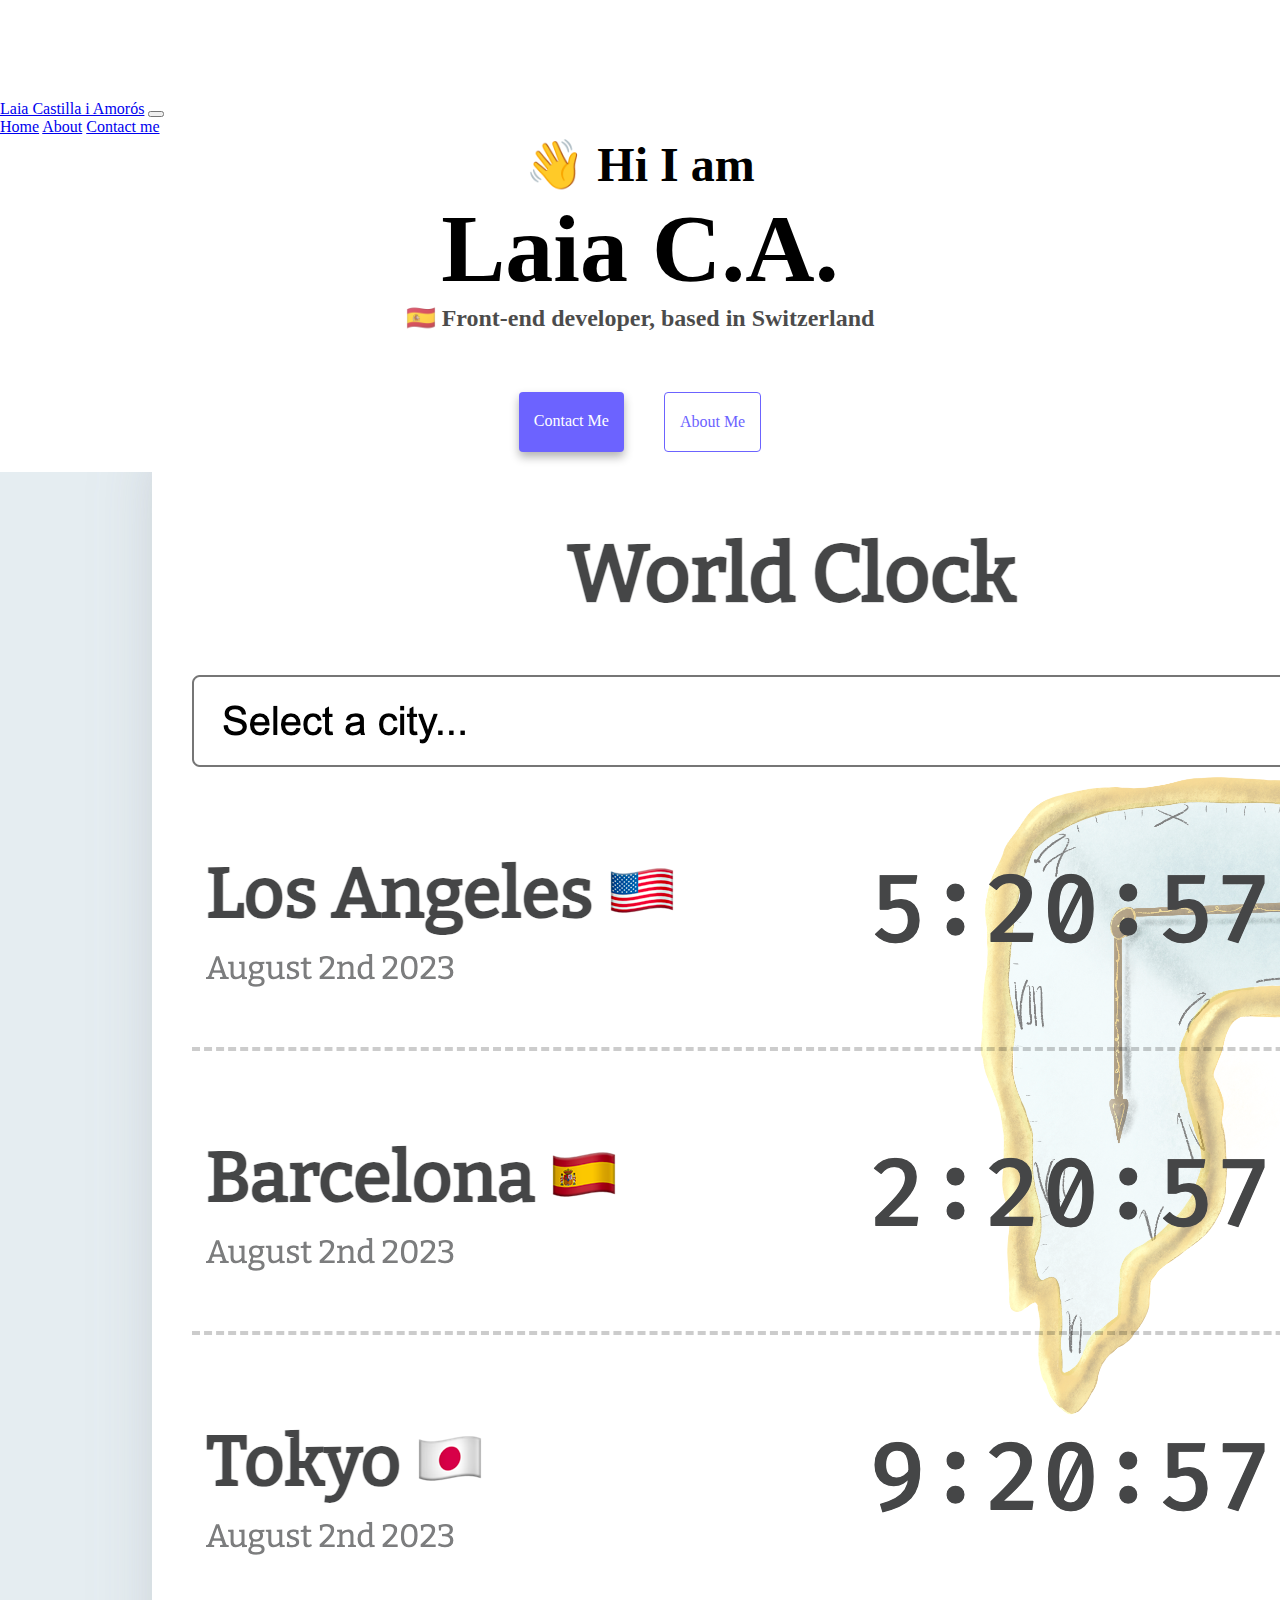
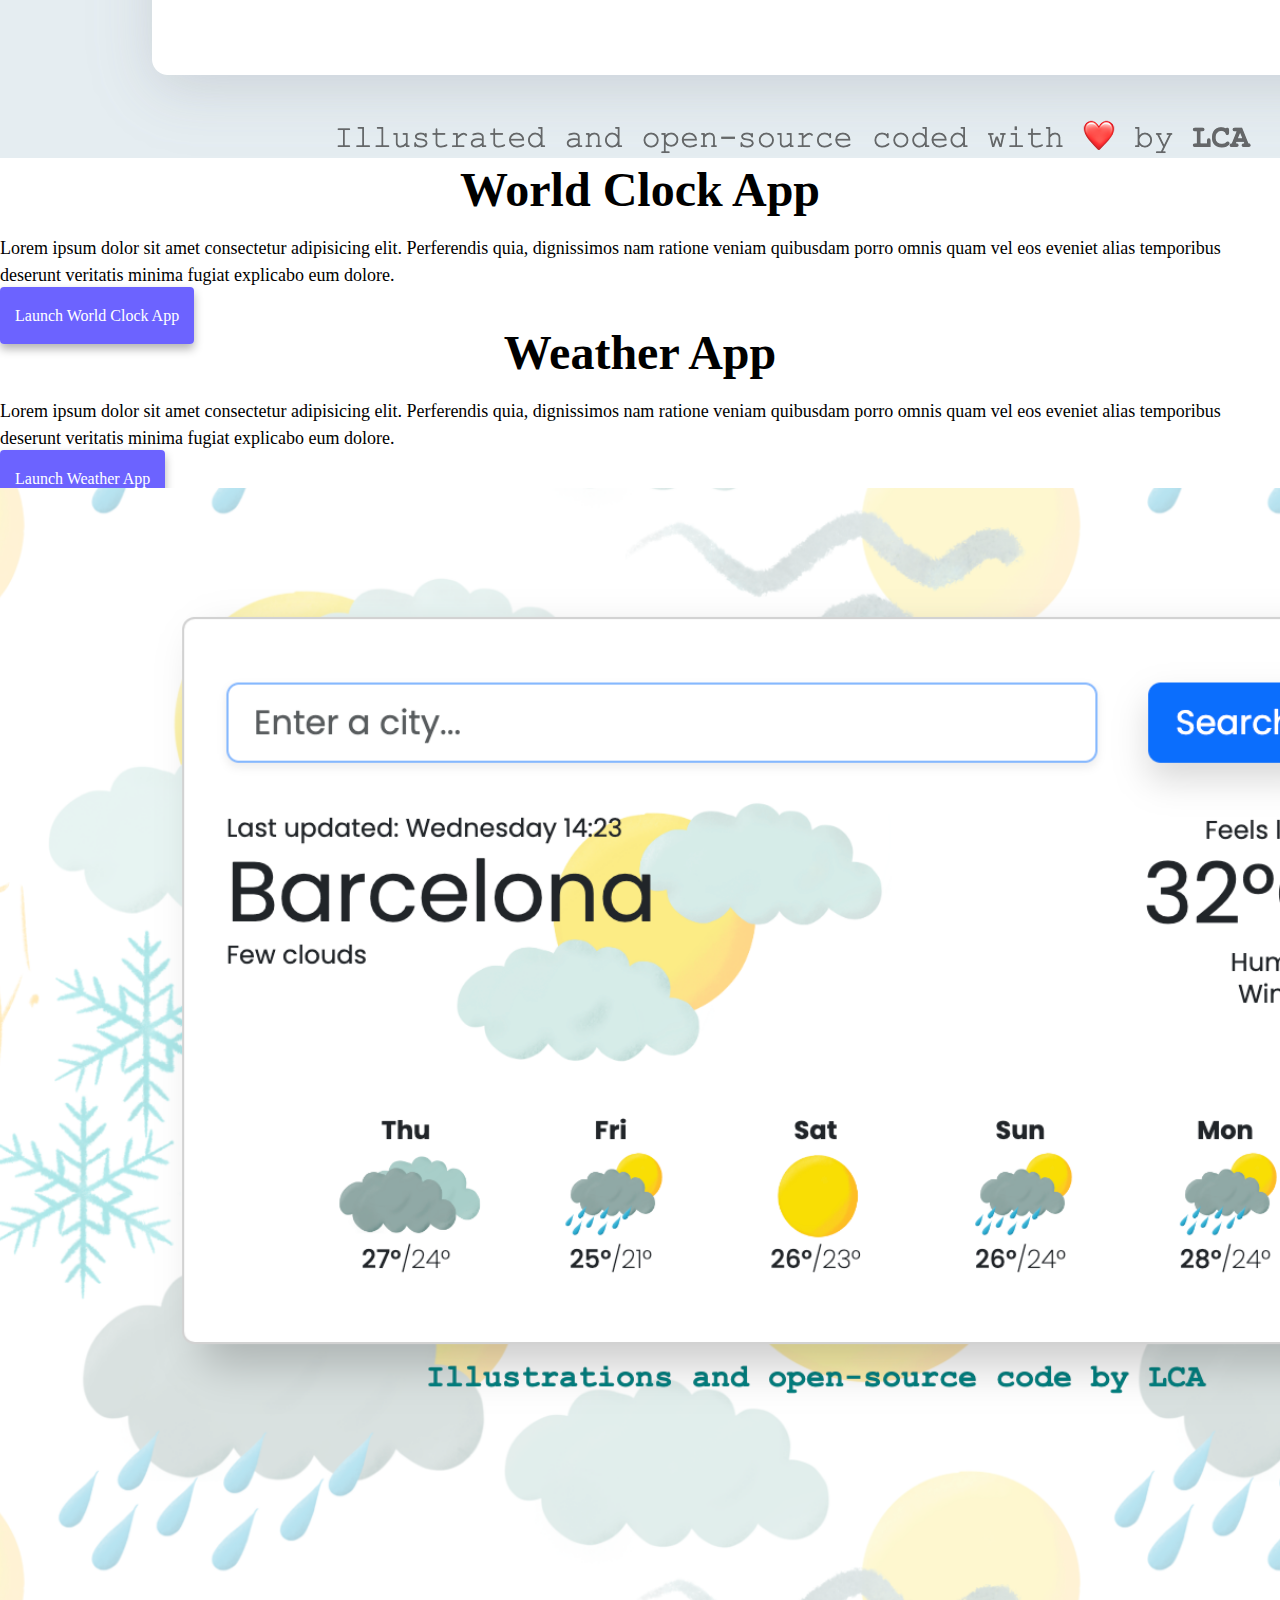
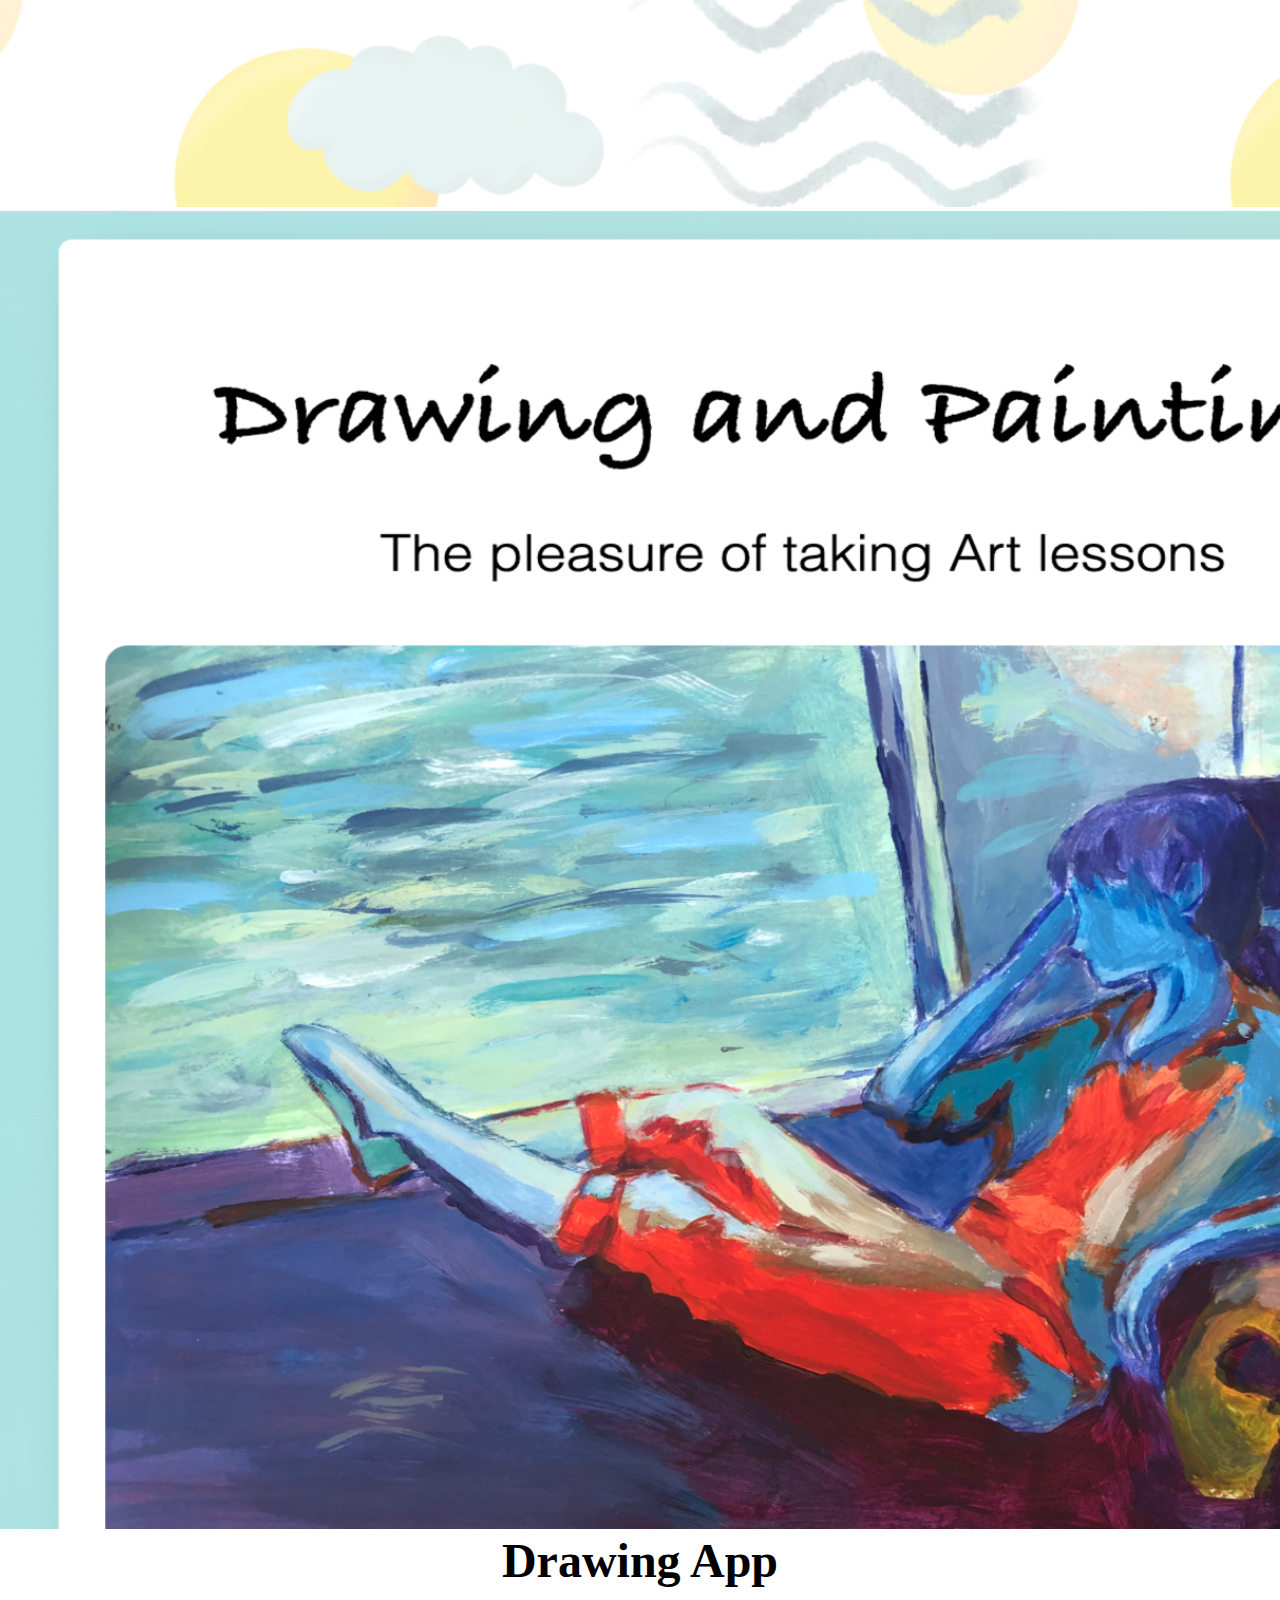
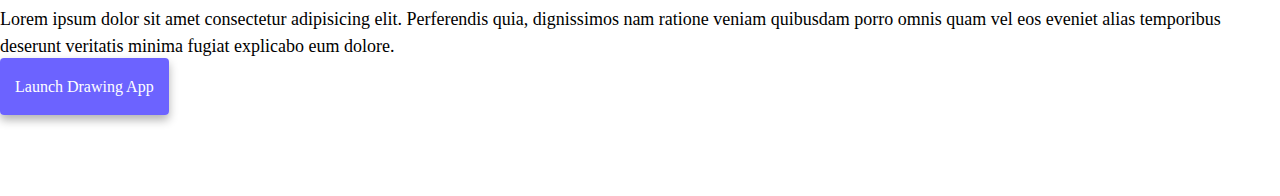
==== index.html @ 36084257 "Add everything from codesandbox (homework from week2)" ====
<!DOCTYPE html>
<html lang="en">
  <head>
    <meta charset="UTF-8" />
    <meta http-equiv="X-UA-Compatible" content="IE=edge" />
    <meta name="viewport" content="width=device-width, initial-scale=1.0" />
    <title>[Your name]</title>
    <link
      href="https://cdn.jsdelivr.net/npm/bootstrap@5.3.1/dist/css/bootstrap.min.css"
      rel="stylesheet"
      integrity="sha384-4bw+/aepP/YC94hEpVNVgiZdgIC5+VKNBQNGCHeKRQN+PtmoHDEXuppvnDJzQIu9"
      crossorigin="anonymous"
    />
    <script
      src="https://cdn.jsdelivr.net/npm/bootstrap@5.3.1/dist/js/bootstrap.bundle.min.js"
      integrity="sha384-HwwvtgBNo3bZJJLYd8oVXjrBZt8cqVSpeBNS5n7C8IVInixGAoxmnlMuBnhbgrkm"
      crossorigin="anonymous"
    ></script>
    <link rel="stylesheet" href="style.css" />
  </head>
  <body>
    <nav class="navbar navbar-expand-lg bg-body-tertiary fixed-top">
      <div class="container-fluid">
        <a class="navbar-brand" href="#">Laia Castilla i Amorós</a>
        <button
          class="navbar-toggler"
          type="button"
          data-bs-toggle="collapse"
          data-bs-target="#navbarNavAltMarkup"
          aria-controls="navbarNavAltMarkup"
          aria-expanded="false"
          aria-label="Toggle navigation"
        >
          <span class="navbar-toggler-icon"></span>
        </button>
        <div class="collapse navbar-collapse" id="navbarNavAltMarkup">
          <div class="navbar-nav">
            <a class="nav-link active" aria-current="page" href="#">Home</a>
            <a class="nav-link" href="about.html">About</a>
            <a class="nav-link" href="about.html#contact">Contact me</a>
          </div>
        </div>
      </div>
    </nav>
    <h2>👋 Hi I am</h2>
    <h1>Laia C.A.</h1>
    <h3>🇪🇸 Front-end developer, based in Switzerland</h3>
    <div class="navigation-links">
      <a href="about.html#contact" class="contact-link">Contact me</a>
      <a href="about.html" class="about-link">About me</a>
    </div>
    <div class="container mt-5">
      <div class="row mb-5">
        <div class="col-sm-6 mb-3">
          <img
            src="images/worldclock.png"
            alt="weatherapp"
            class="img-fluid rounded"
          />
        </div>
        <div class="col-sm-6">
          <h2 class="mb-3">World Clock App</h2>
          <p>
            Lorem ipsum dolor sit amet consectetur adipisicing elit. Perferendis
            quia, dignissimos nam ratione veniam quibusdam porro omnis quam vel
            eos eveniet alias temporibus deserunt veritatis minima fugiat
            explicabo eum dolore.
          </p>
          <div class="mt-5">
            <a
              href="https://worldclocklca.netlify.app"
              class="launch-link"
              target="_blank"
              >Launch World Clock App</a
            >
          </div>
        </div>
      </div>
      <div class="row mb-5">
        <div class="col-sm-6">
          <h2 class="mb-3">Weather App</h2>
          <p>
            Lorem ipsum dolor sit amet consectetur adipisicing elit. Perferendis
            quia, dignissimos nam ratione veniam quibusdam porro omnis quam vel
            eos eveniet alias temporibus deserunt veritatis minima fugiat
            explicabo eum dolore.
          </p>
          <div class="mt-5 mb-5">
            <a
              href="https://weatherapplca.netlify.app"
              class="launch-link"
              target="_blank"
              >Launch Weather App</a
            >
          </div>
        </div>
        <div class="col-sm-6">
          <img
            src="images/weatherapp.png"
            alt="weatherapp"
            class="img-fluid rounded"
          />
        </div>
      </div>
      <div class="row mb-5">
        <div class="col-sm-6 mb-3">
          <img
            src="images/drawing.png"
            alt="weatherapp"
            class="img-fluid rounded"
          />
        </div>
        <div class="col-sm-6">
          <h2 class="mb-3">Drawing App</h2>
          <p>
            Lorem ipsum dolor sit amet consectetur adipisicing elit. Perferendis
            quia, dignissimos nam ratione veniam quibusdam porro omnis quam vel
            eos eveniet alias temporibus deserunt veritatis minima fugiat
            explicabo eum dolore.
          </p>
          <div class="mt-5">
            <a
              href="https://www.shecodes.io/workshops/shecodes-basics-add-on-58fcd0ea-c1ec-4a27-b9b3-09c6e958a1fa/projects/1680152"
              class="launch-link"
              target="_blank"
              >Launch Drawing App</a
            >
          </div>
        </div>
      </div>
    </div>
  </body>
</html>
---- style.css ----
:root {
  --primary-color: #6c63ff;
  --secondary-color: #f5f2fe;
  --box-shadow: 0 5px 10px rgba(0, 0, 0, 0.3);
}

body {
  margin: 100px auto;
}

h1,
h2,
h3 {
  text-align: center;
  margin: 0;
}

h1 {
  font-size: 96px;
}

h2 {
  font-size: 48px;
}

h3 {
  font-size: 24px;
  opacity: 0.7;
}

p {
  font-size: 18px;
  line-height: 1.5;
}

.navigation-links {
  display: flex;
  margin-top: 40px;
  justify-content: center;
}

.navigation-links a {
  margin: 20px;
  border-radius: 4px;
  padding: 20px 15px;
  text-decoration: none;
  text-transform: capitalize;
}

.contact-link {
  background: var(--primary-color);
  box-shadow: var(--box-shadow);
  color: white;
}

.about-link {
  color: var(--primary-color);
  border: 1px solid var(--primary-color);
}

.homepage-link {
  color: var(--primary-color);
  text-align: center;
  display: block;
}

.about-paragraphs {
  margin: 30px 0;
}

.about-paragraphs p {
  margin: 10px;
}

.email-link {
  display: flex;
  justify-content: center;
  color: var(--primary-color);
  font-size: 28px;
  text-decoration: none;
}

.email-link:hover {
  text-decoration: underline;
}
.launch-link {
  border-radius: 4px;
  padding: 20px 15px;
  text-decoration: none;
  text-transform: capitalize;
  background: var(--primary-color);
  box-shadow: var(--box-shadow);
  color: white;
}

img {
  aspect-ratio: 5/4;
  object-fit: cover;
}
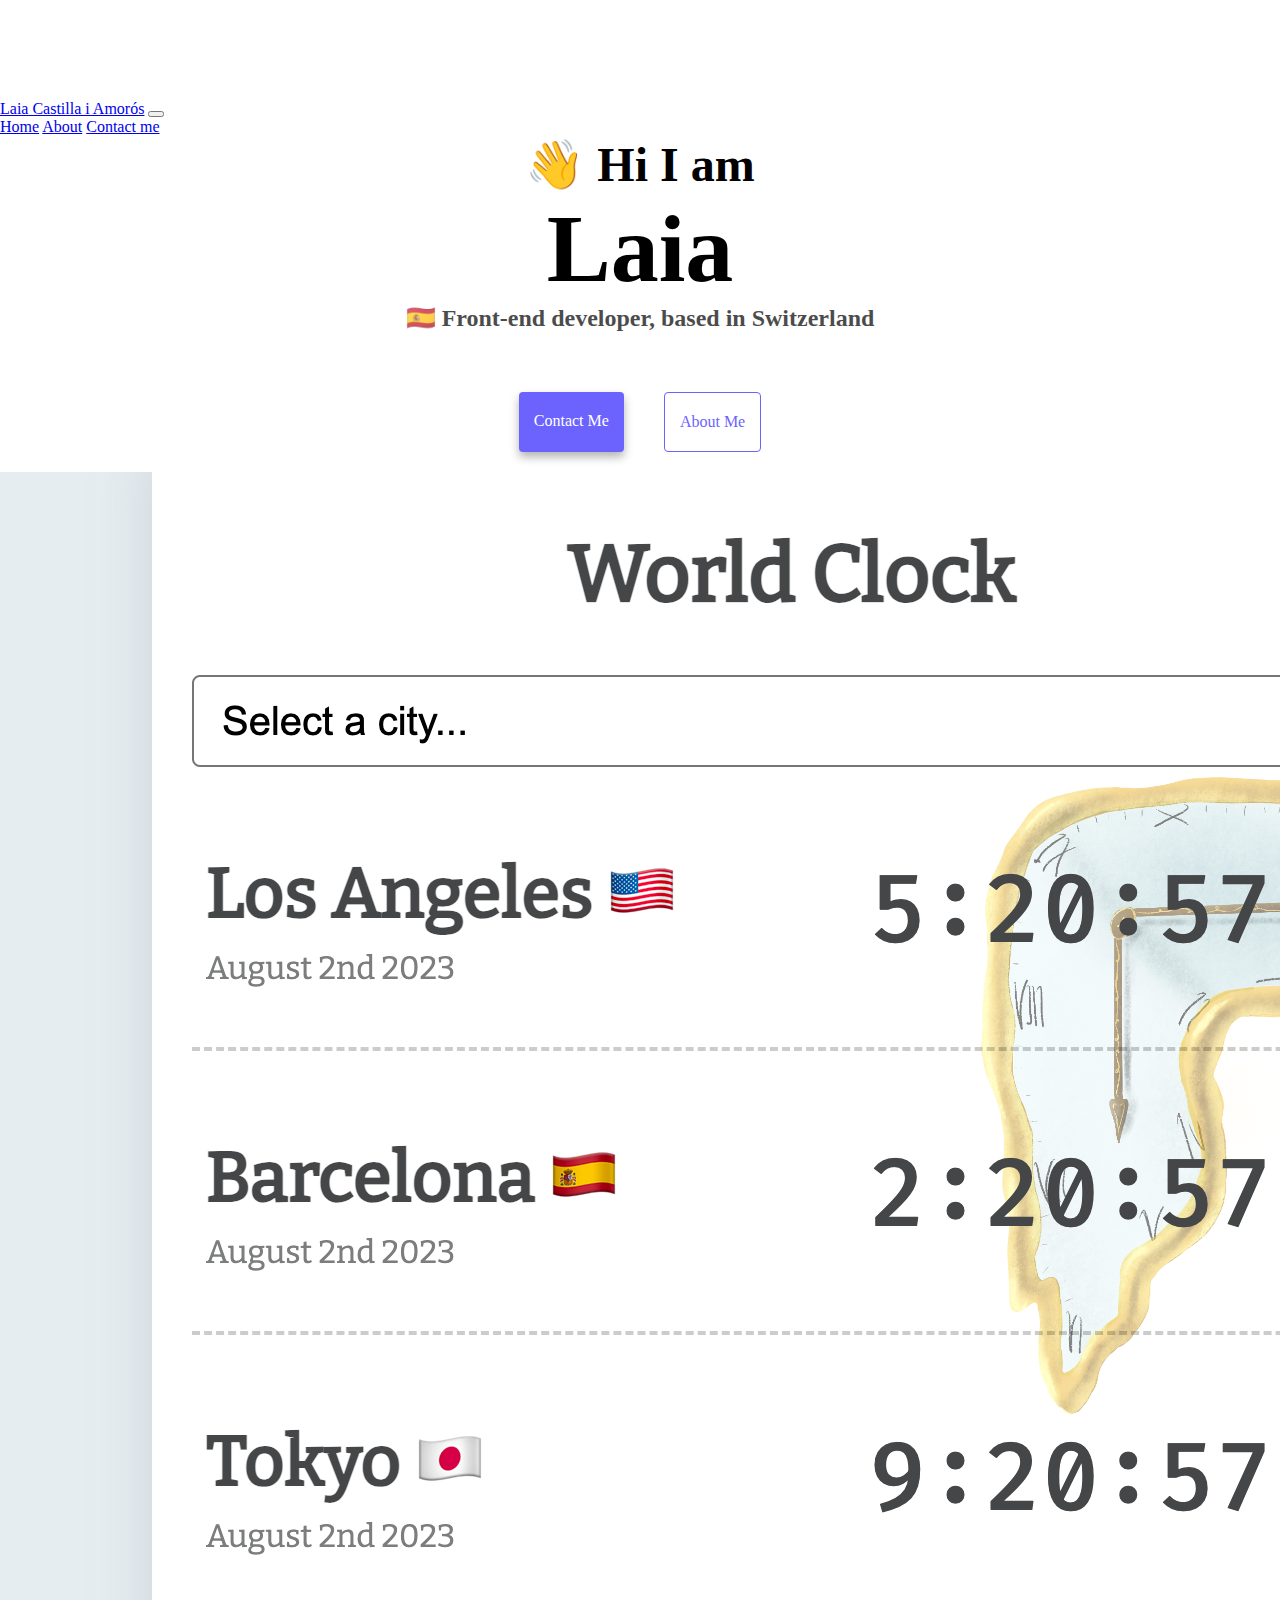
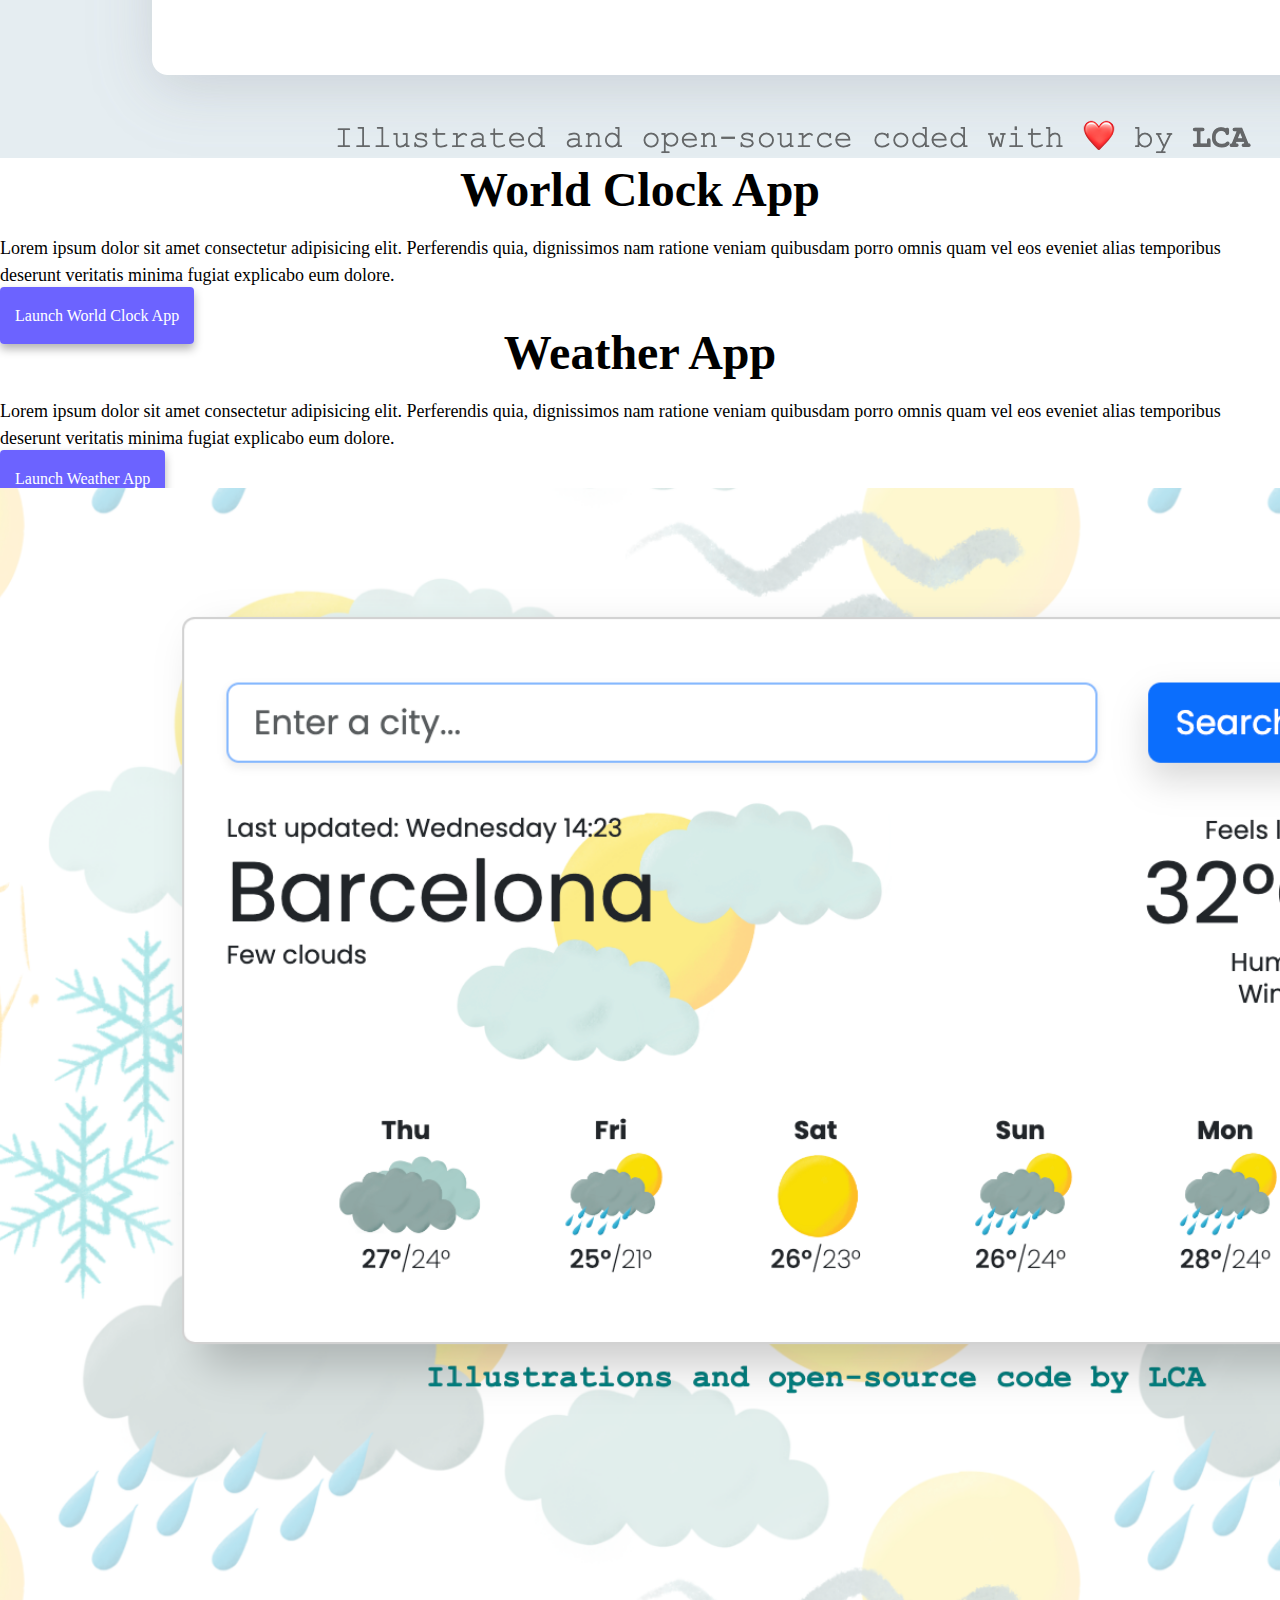
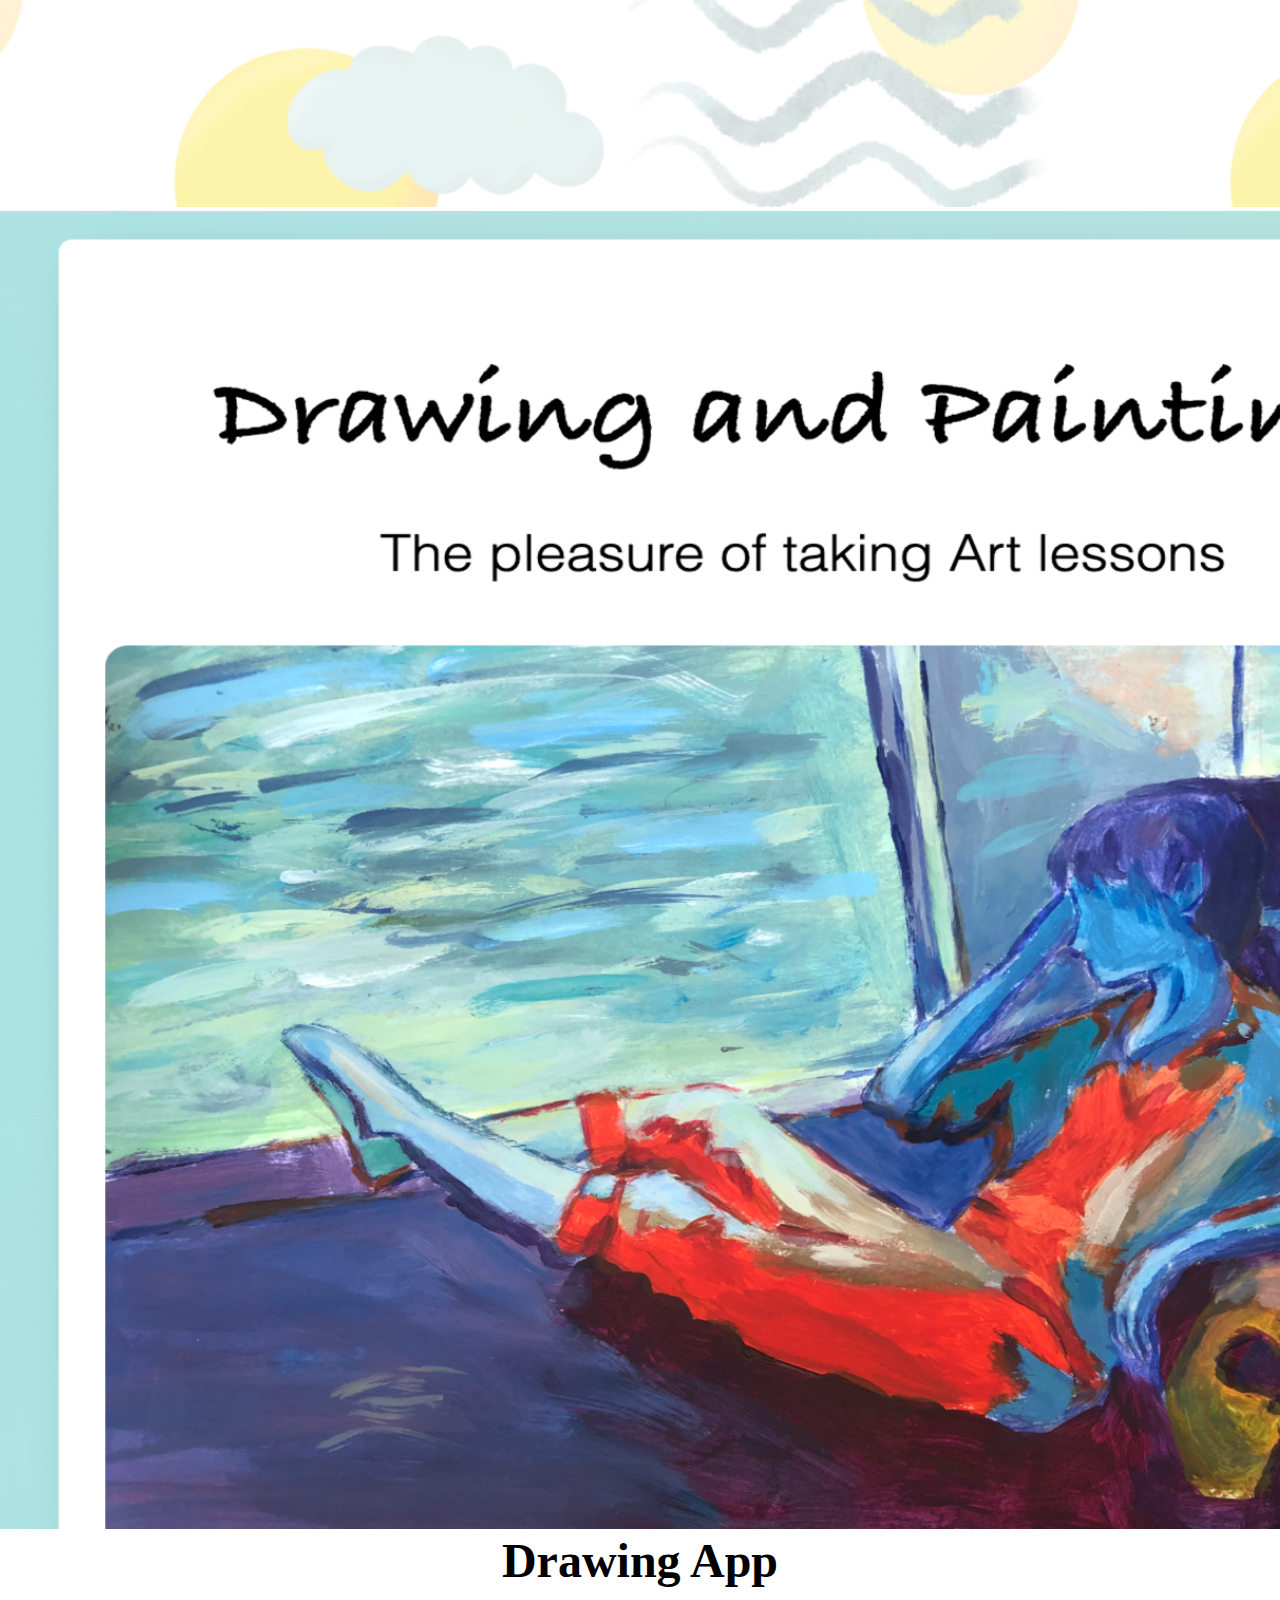
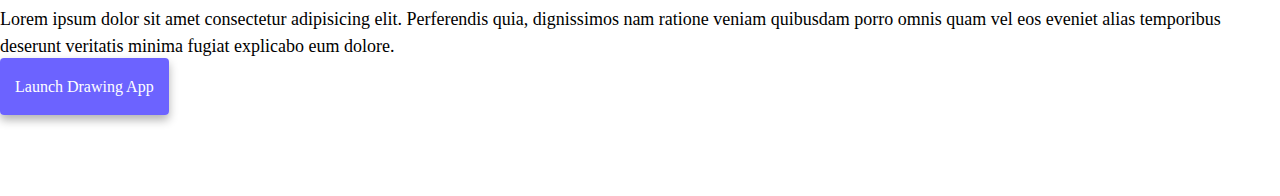
==== commit 900a0f17: "Make it SEO friendly" ====
--- a/index.html
+++ b/index.html
@@ -4,7 +4,10 @@
     <meta charset="UTF-8" />
     <meta http-equiv="X-UA-Compatible" content="IE=edge" />
     <meta name="viewport" content="width=device-width, initial-scale=1.0" />
-    <title>[Your name]</title>
+    <meta
+      name="description"
+      content="Front-end developer based in Geneva, Switzerland | Laia"
+    />
     <link
       href="https://cdn.jsdelivr.net/npm/bootstrap@5.3.1/dist/css/bootstrap.min.css"
       rel="stylesheet"
@@ -17,6 +20,7 @@
       crossorigin="anonymous"
     ></script>
     <link rel="stylesheet" href="style.css" />
+    <title>Laia | Front-end developer based in Switzerland</title>
   </head>
   <body>
     <nav class="navbar navbar-expand-lg bg-body-tertiary fixed-top">
@@ -36,25 +40,32 @@
         <div class="collapse navbar-collapse" id="navbarNavAltMarkup">
           <div class="navbar-nav">
             <a class="nav-link active" aria-current="page" href="#">Home</a>
-            <a class="nav-link" href="about.html">About</a>
-            <a class="nav-link" href="about.html#contact">Contact me</a>
+            <a class="nav-link" href="about.html" title="About Laia">About</a>
+            <a class="nav-link" href="about.html#contact" title="Contact Laia"
+              >Contact me</a
+            >
           </div>
         </div>
       </div>
     </nav>
     <h2>👋 Hi I am</h2>
-    <h1>Laia C.A.</h1>
-    <h3>🇪🇸 Front-end developer, based in Switzerland</h3>
+    <h3>Laia</h3>
+    <h1>🇪🇸 Front-end developer, based in Switzerland</h1>
     <div class="navigation-links">
-      <a href="about.html#contact" class="contact-link">Contact me</a>
-      <a href="about.html" class="about-link">About me</a>
+      <a
+        href="about.html#contact"
+        class="contact-link"
+        title="Contact Laia for your projects"
+        >Contact me</a
+      >
+      <a href="about.html" class="about-link" title="About Laia">About me</a>
     </div>
     <div class="container mt-5">
       <div class="row mb-5">
         <div class="col-sm-6 mb-3">
           <img
             src="images/worldclock.png"
-            alt="weatherapp"
+            alt="World clock application"
             class="img-fluid rounded"
           />
         </div>
@@ -71,6 +82,7 @@
               href="https://worldclocklca.netlify.app"
               class="launch-link"
               target="_blank"
+              title="Check out this world clock application"
               >Launch World Clock App</a
             >
           </div>
@@ -90,6 +102,7 @@
               href="https://weatherapplca.netlify.app"
               class="launch-link"
               target="_blank"
+              title="Check out the weather in your city!"
               >Launch Weather App</a
             >
           </div>
@@ -97,7 +110,7 @@
         <div class="col-sm-6">
           <img
             src="images/weatherapp.png"
-            alt="weatherapp"
+            alt="weather application"
             class="img-fluid rounded"
           />
         </div>
@@ -106,7 +119,7 @@
         <div class="col-sm-6 mb-3">
           <img
             src="images/drawing.png"
-            alt="weatherapp"
+            alt="Drawing app"
             class="img-fluid rounded"
           />
         </div>
@@ -123,6 +136,7 @@
               href="https://www.shecodes.io/workshops/shecodes-basics-add-on-58fcd0ea-c1ec-4a27-b9b3-09c6e958a1fa/projects/1680152"
               class="launch-link"
               target="_blank"
+              title="Visit this drawing application"
               >Launch Drawing App</a
             >
           </div>
--- a/style.css
+++ b/style.css
@@ -15,7 +15,7 @@
   margin: 0;
 }
 
-h1 {
+h3 {
   font-size: 96px;
 }
 
@@ -23,7 +23,7 @@
   font-size: 48px;
 }
 
-h3 {
+h1 {
   font-size: 24px;
   opacity: 0.7;
 }
@@ -96,4 +96,4 @@
 img {
   aspect-ratio: 5/4;
   object-fit: cover;
-}+}
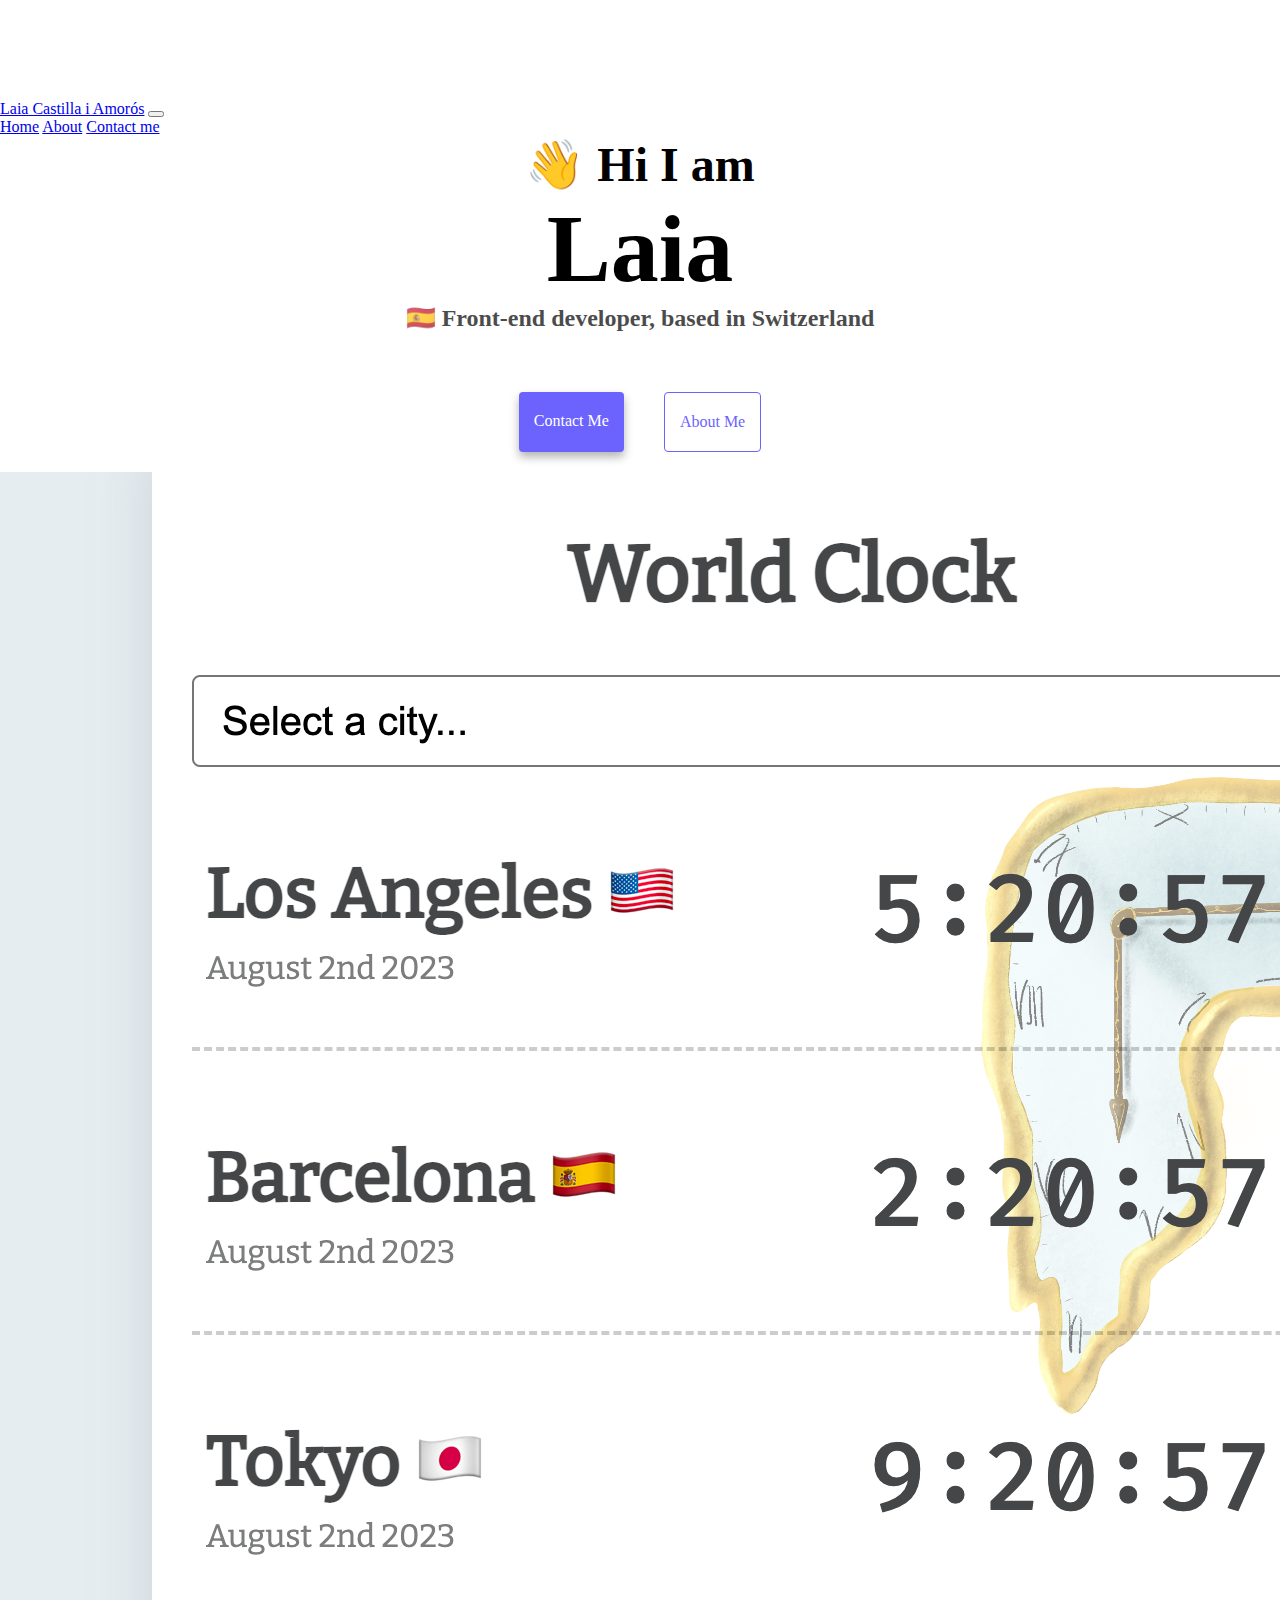
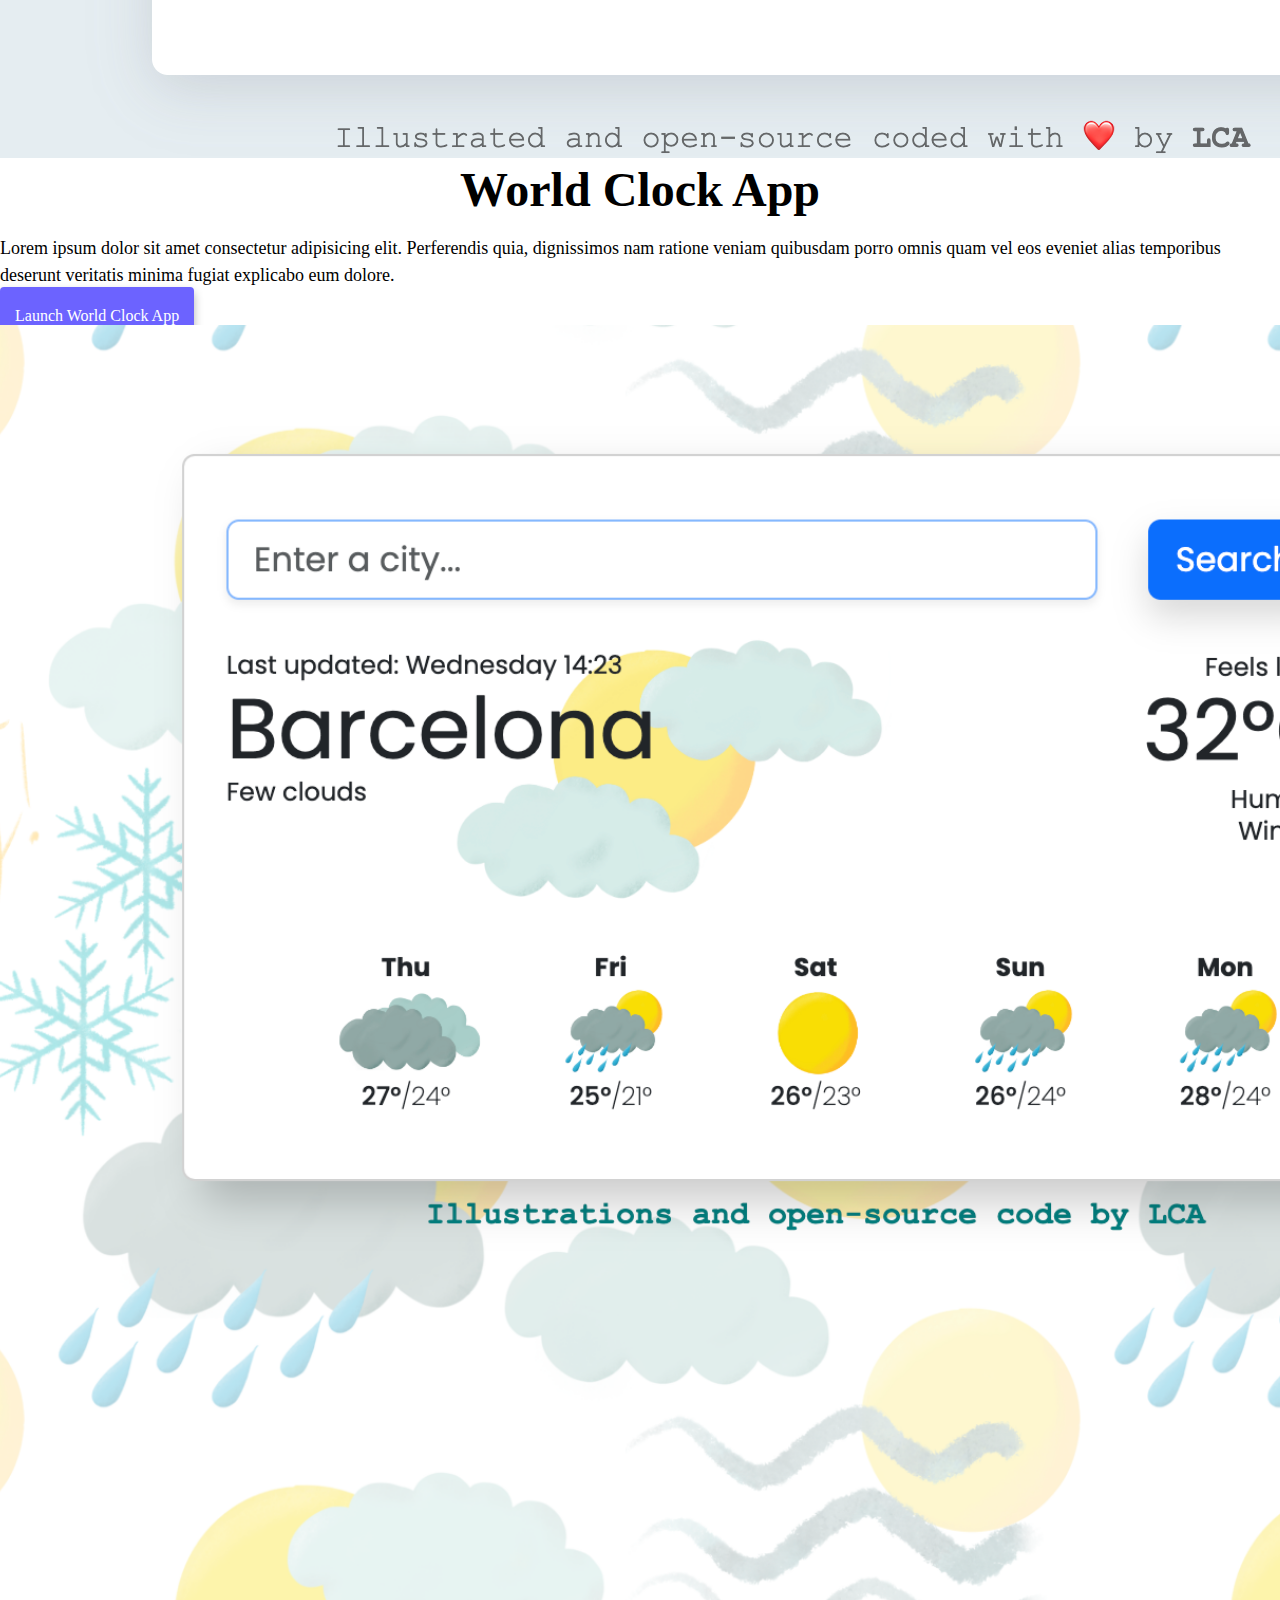
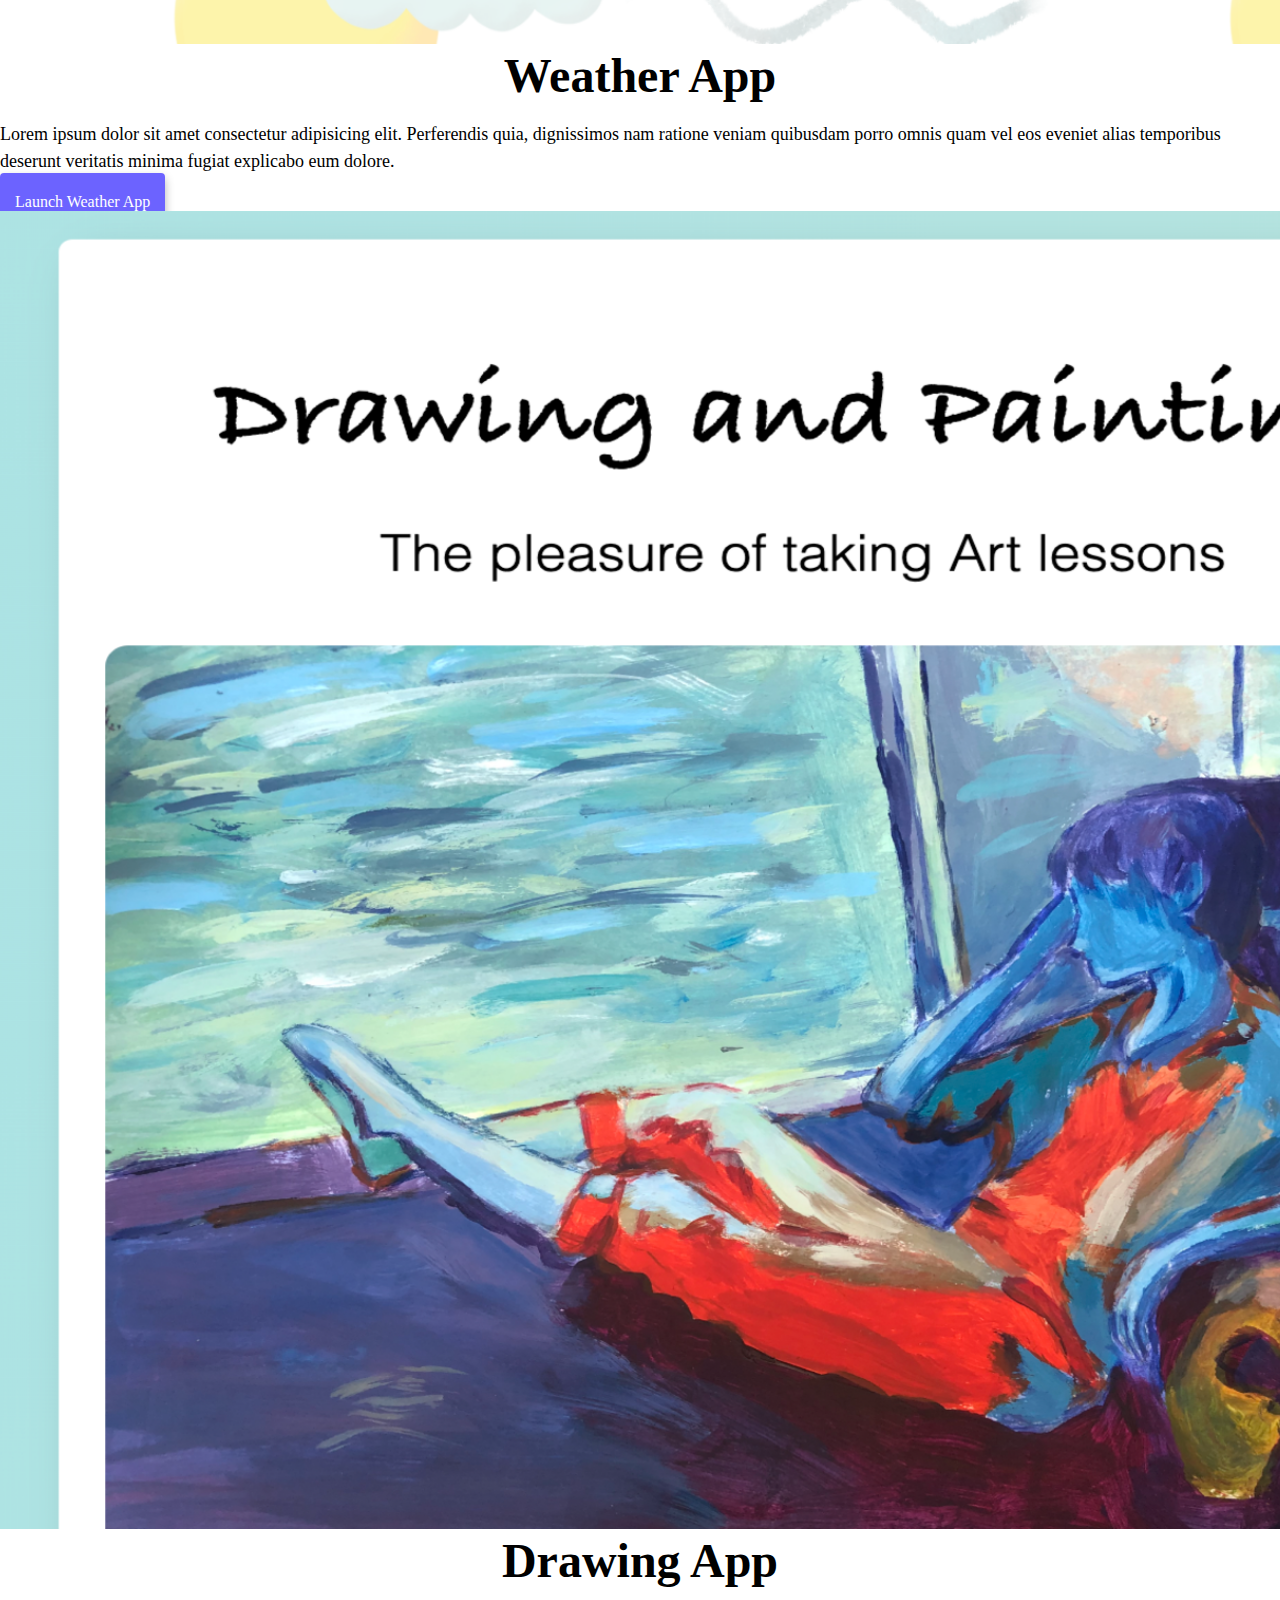
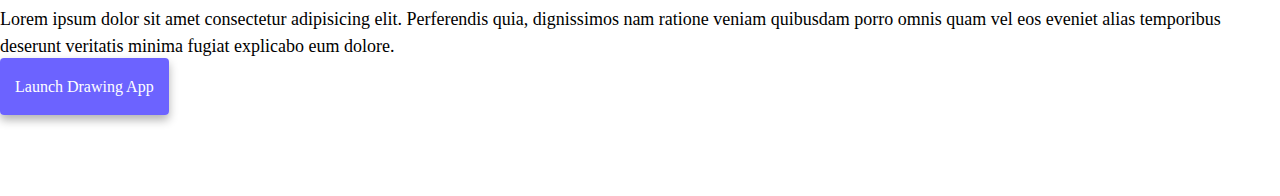
==== commit fddd9ef6: "update index.html mobile friendly" ====
--- a/index.html
+++ b/index.html
@@ -89,7 +89,14 @@
         </div>
       </div>
       <div class="row mb-5">
-        <div class="col-sm-6">
+        <div class="col-sm-6 order-sm-2">
+          <img
+            src="images/weatherapp.png"
+            alt="weather application"
+            class="img-fluid rounded"
+          />
+        </div>
+        <div class="col-sm-6 order-sm-1">
           <h2 class="mb-3">Weather App</h2>
           <p>
             Lorem ipsum dolor sit amet consectetur adipisicing elit. Perferendis
@@ -97,7 +104,7 @@
             eos eveniet alias temporibus deserunt veritatis minima fugiat
             explicabo eum dolore.
           </p>
-          <div class="mt-5 mb-5">
+          <div class="mt-5">
             <a
               href="https://weatherapplca.netlify.app"
               class="launch-link"
@@ -106,13 +113,6 @@
               >Launch Weather App</a
             >
           </div>
-        </div>
-        <div class="col-sm-6">
-          <img
-            src="images/weatherapp.png"
-            alt="weather application"
-            class="img-fluid rounded"
-          />
         </div>
       </div>
       <div class="row mb-5">
--- a/style.css
+++ b/style.css
@@ -97,3 +97,37 @@
   aspect-ratio: 5/4;
   object-fit: cover;
 }
+
+@media (max-width: 420px) {
+  h3 {
+    font-size: 60px;
+  }
+
+  h2 {
+    margin-top: 10px;
+    font-size: 25px;
+  }
+
+  h1 {
+    font-size: 25px;
+    opacity: 0.7;
+    font-weight: 300;
+  }
+
+  p {
+    font-size: 14px;
+    line-height: 1.4;
+    text-align: center;
+  }
+  .navigation-links {
+    margin-top: 10px;
+  }
+  .launch-link {
+    display: block;
+    text-align: center;
+    margin: 0 50px;
+  }
+  .row {
+    margin-bottom: 0px;
+  }
+}
